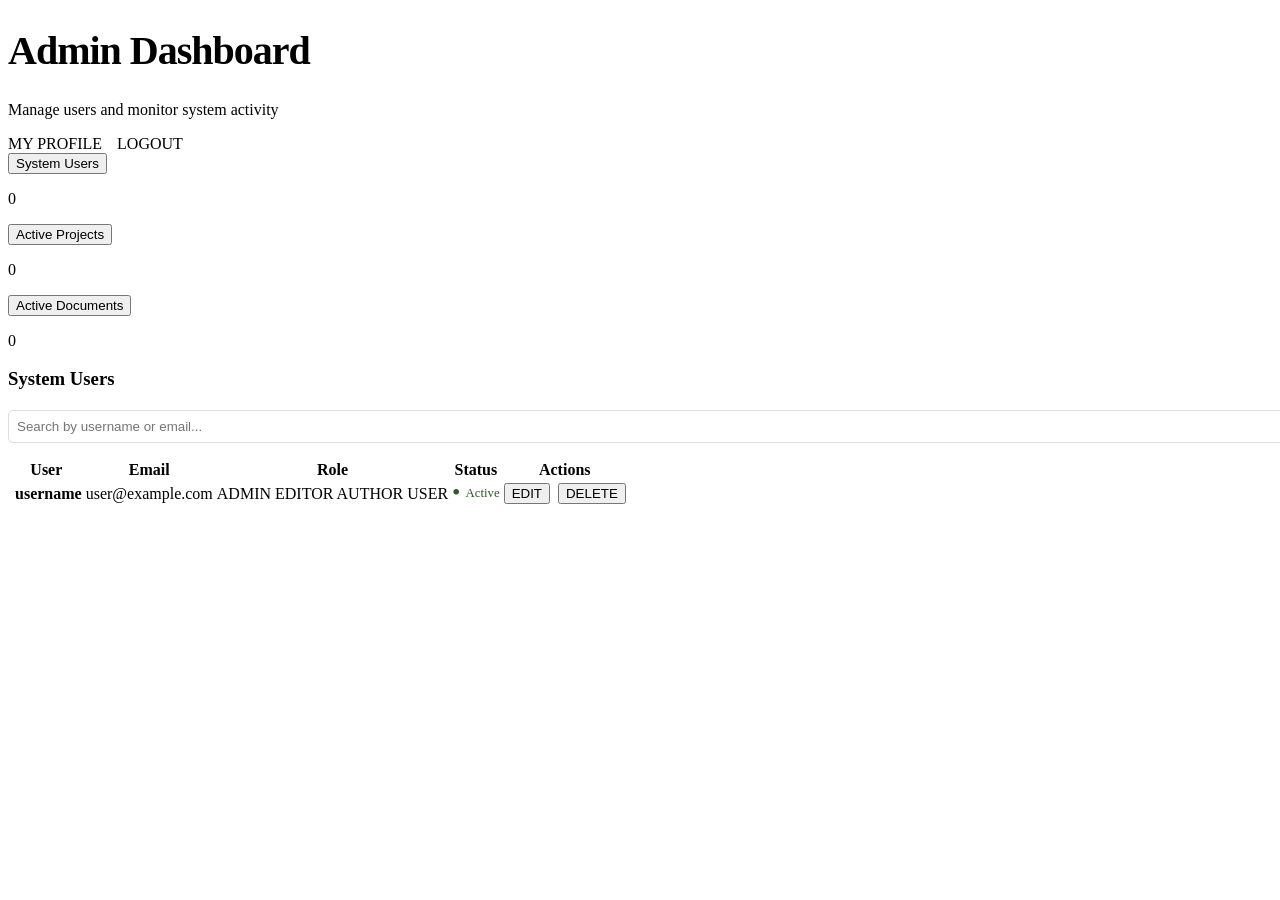
==== auth-microservice/src/main/resources/templates/adminDashboard.html @ d90955df "Fix editor's actions and version display" ====
<!DOCTYPE html>
<html xmlns:th="http://www.thymeleaf.org">
<head>
    <meta charset="UTF-8">
    <title>Admin Dashboard</title>
    <link rel="stylesheet" th:href="@{/auth-microservice/css/stylesheet.css}">
    <link rel="stylesheet" th:href="@{/auth-microservice/css/admin.css}" href="../static/css/admin.css">
    <script src="../static/js/auth.js" th:src="@{/auth-microservice/js/auth.js}"></script>
    <link rel="icon" type="image/png" th:href="@{images/logo.png}">
    <link href="https://fonts.googleapis.com/css2?family=Inter:wght@300;400;600;700&display=swap" rel="stylesheet">
</head>
<body style="height: auto; overflow-y: auto;">
<div class="dashboard-container">

    <div class="nav-header">
        <div>
            <h1 style="font-size: 2.5rem; letter-spacing: -1px;">Admin <span class="highlight">Dashboard</span></h1>
            <p class="sub-text">Manage users and monitor system activity</p>
        </div>
        <div style="display: flex; gap: 15px; align-items: center;">
            <a th:href="@{/auth-microservice/users/profile/{id}(id=${admin.id})}"
               class="btn btn-primary btn-sm">
                MY PROFILE
            </a>
            <a th:href="@{/auth-microservice/}" class="logout-link" style="margin-top: 0;">LOGOUT</a>
        </div>
    </div>

    <div class="dashboard-tabs stats-grid">
        <div class="stat-card">
            <button class="tab-btn active" onclick="openTab(event, 'users-tab')">System Users</button>
            <p th:text="${totalUsers}">0</p>
        </div>
        <div class="stat-card">
            <button class="tab-btn" onclick="openTab(event, 'projects-tab')">Active Projects</button>
            <p th:text="${projects}">0</p>
        </div>

        <div class="stat-card">
            <button class="tab-btn" onclick="openTab(event, 'documents-tab')">Active Documents</button>
            <p th:text="${documents}">0</p>
        </div>
    </div>

    <div id="users-tab" class="tab-content active-content">
        <div class="admin-table-container fade-in">
            <h3 style="margin-bottom: 20px;">System Users</h3>
            <div class="search-container" style="margin-bottom: 15px;">
                <input type="text" id="userSearchInput" onkeyup="filterTable('userSearchInput', 'users-table')"
                       placeholder="Search by username or email..."
                       style="padding: 8px; width: 100%; border-radius: 5px; border: 1px solid #ddd;">
            </div>
            <table id="users-table">
                <thead>
                <tr>
                    <th class="col-user">User</th>
                    <th class="col-email">Email</th>
                    <th class="col-role">Role</th>
                    <th class="col-status">Status</th>
                    <th class="col-actions">Actions</th>
                </tr>
                </thead>
                <tbody>
                <tr th:each="user : ${users}" class="user-row">
                    <td class="col-user">
                        <div class="user-info-cell">
                            <img th:src="@{'http://localhost:8080/auth-microservice/users/profile-pic/' + ${user.id}}"
                                 class="table-pfp" onerror="this.src='https://via.placeholder.com/40'">
                            <span th:text="${user.username}" style="font-weight: 600;">username</span>
                        </div>
                    </td>
                    <td class="col-email" th:text="${user.email}">user@example.com</td>
                    <td class="col-role">
                        <div th:switch="${user.role}" class="role-badge">
                            <span th:case="'admin'" class="badge admin">ADMIN</span>
                            <span th:case="'editor'" class="badge editor">EDITOR</span>
                            <span th:case="'author'" class="badge author">AUTHOR</span>
                            <span th:case="*" class="badge reader">USER</span>
                        </div>
                    </td>
                    <td class="col-status">
                        <div style="color: #2D5A27; font-size: 0.8rem; display: flex; align-items: center; gap: 5px;">
                            <span style="font-size: 1.5rem; line-height: 0; margin-bottom: 4px;">•</span>
                            <span>Active</span>
                        </div>
                    </td>
                    <td class="col-actions">
                        <div style="display: flex; gap: 8px;">
                            <button class="btn btn-primary btn-sm" th:data-id="${user.id}"
                                    onclick="editUser(this.getAttribute('data-id'))">EDIT
                            </button>
                            <button class="btn btn-secondary btn-sm" th:data-id="${user.id}"
                                    onclick="deleteUser(this.getAttribute('data-id'))">DELETE
                            </button>
                        </div>
                    </td>
                </tr>
                </tbody>
            </table>
        </div>
    </div>

    <div id="projects-tab" class="tab-content" style="display: none;">
        <div class="admin-table-container fade-in">
            <h3 style="margin-bottom: 20px;">System Projects</h3>
            <div class="search-container" style="margin-bottom: 15px;">
                <input type="text" id="projectSearchInput" onkeyup="filterTable('projectSearchInput', 'projects-table')"
                       placeholder="Search by project title..."
                       style="padding: 8px; width: 100%; border-radius: 5px; border: 1px solid #ddd;">
            </div>
            <table id="projects-table">
                <thead>
                <tr>
                    <th>Project Name</th>
                    <th>Description</th>
                </tr>
                </thead>
                <tbody>
                <tr th:each="project : ${projectsList}">
                    <td th:text="${project['name']}">Project Name</td>
                    <td th:text="${project['description']}">Description</td>
                </tr>
                </tbody>
            </table>
        </div>
    </div>

    <div id="documents-tab" class="tab-content" style="display: none;">
        <div class="admin-table-container fade-in">
            <h3 style="margin-bottom: 20px;">System Documents</h3>
            <div class="search-container" style="margin-bottom: 15px;">
                <input type="text" id="documentSearchInput"
                       onkeyup="filterTable('documentSearchInput', 'documents-table')"
                       placeholder="Search by document title..."
                       style="padding: 8px; width: 100%; border-radius: 5px; border: 1px solid #ddd;">
            </div>
            <table id="documents-table">
                <thead>
                <tr>
                    <th>Document Name</th>
                </tr>
                </thead>
                <tbody>
                <tr th:each="doc : ${documentsList}">
                    <td th:text="${doc['name']}">Document Title</td>
                </tr>
                </tbody>
            </table>
        </div>
    </div>
</div>

<div id="editUserModal" class="modal"
     style="display:none; position:fixed; z-index:1000; left:0; top:0; width:100%; height:100%; background-color: rgba(0,0,0,0.5);">
    <div style="background-color: #fff; margin: 15% auto; padding: 20px; border-radius: 8px; width: 300px; box-shadow: 0 5px 15px rgba(0,0,0,0.3);">
        <h3 style="margin-top: 0;">Change user's role</h3>
        <p id="modalUsername" style="font-weight: 600; color: #666;"></p>

        <form id="editRoleForm">
            <input type="hidden" id="editUserId">
            <label for="newRole">Choose a role:</label>
            <select id="newRole"
                    style="width: 100%; padding: 8px; margin: 15px 0; border-radius: 4px; border: 1px solid #ddd;">
                <option value="admin">ADMIN</option>
                <option value="editor">EDITOR</option>
                <option value="author">AUTHOR</option>
                <option value="reader">USER (Reader)</option>
            </select>

            <div style="display: flex; gap: 10px; justify-content: flex-end;">
                <button type="button" class="btn btn-secondary btn-sm" onclick="closeModal()">CANCEL</button>
                <button type="submit" class="btn btn-primary btn-sm">SAVE</button>
            </div>
        </form>
    </div>
</div>
<div id="toast-container" style="position: fixed; top: 20px; right: 20px; z-index: 9999;"></div>
</body>
</html>
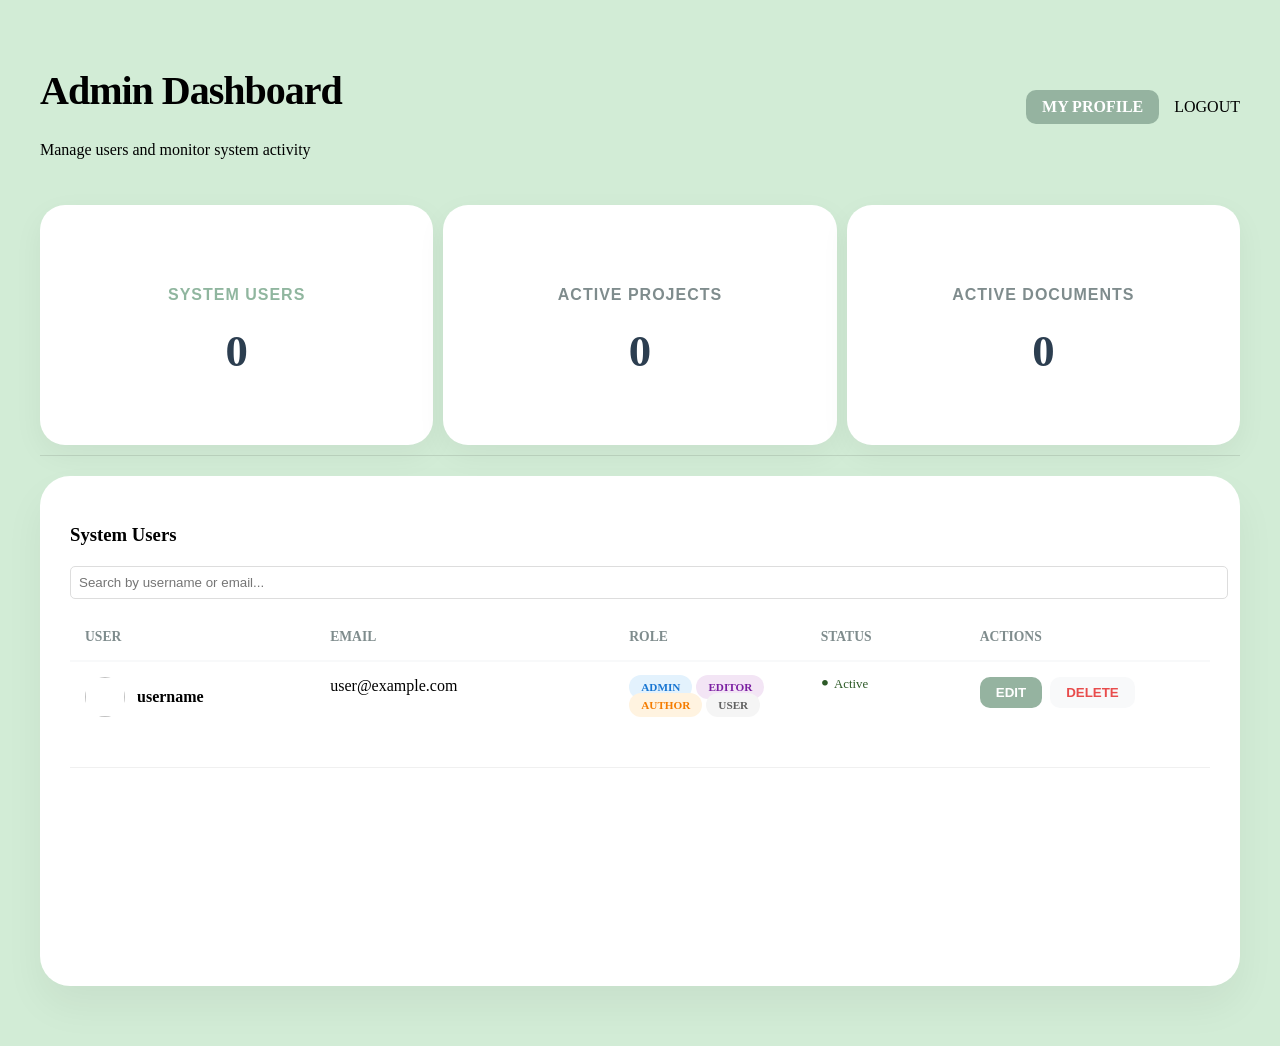
==== commit 685aeba3: "Fix conflicts" ====
--- a/auth-microservice/src/main/resources/templates/adminDashboard.html
+++ b/auth-microservice/src/main/resources/templates/adminDashboard.html
@@ -6,7 +6,7 @@
     <link rel="stylesheet" th:href="@{/auth-microservice/css/stylesheet.css}">
     <link rel="stylesheet" th:href="@{/auth-microservice/css/admin.css}" href="../static/css/admin.css">
     <script src="../static/js/auth.js" th:src="@{/auth-microservice/js/auth.js}"></script>
-    <link rel="icon" type="image/png" th:href="@{images/logo.png}">
+    <link rel="icon" type="image/png" th:href="@{/auth-microservice/images/logo.png}">
     <link href="https://fonts.googleapis.com/css2?family=Inter:wght@300;400;600;700&display=swap" rel="stylesheet">
 </head>
 <body style="height: auto; overflow-y: auto;">
@@ -108,11 +108,11 @@
                        placeholder="Search by project title..."
                        style="padding: 8px; width: 100%; border-radius: 5px; border: 1px solid #ddd;">
             </div>
-            <table id="projects-table">
+            <table id="projects-table" style="width: 100%; border-collapse: collapse;">
                 <thead>
                 <tr>
                     <th>Project Name</th>
-                    <th>Description</th>
+                    <th class="col-description">Description</th>
                 </tr>
                 </thead>
                 <tbody>
--- a/auth-microservice/src/main/resources/static/css/admin.css
+++ b/auth-microservice/src/main/resources/static/css/admin.css
@@ -0,0 +1,241 @@
+:root {
+    --bg-main: #d2ecd6;
+    --card-glass: rgba(255, 255, 255, 0.8);
+    --text-dark: #2c3e50;
+    --text-sub: #7f8c8d;
+    --highlight: #7ab18a;
+}
+
+html, body {
+    height: 100%;
+    margin: 0;
+}
+
+body {
+    background-color: var(--bg-main);
+    display: flex;
+    flex-direction: column;
+    min-height: 100vh;
+}
+
+.dashboard-container {
+    width: 100%;
+    max-width: 1200px;
+    margin: 0 auto;
+    padding: 40px 20px;
+    flex: 1;
+    display: flex;
+    flex-direction: column;
+}
+
+.admin-table-container {
+    background: white;
+    border-radius: 30px;
+    padding: 30px;
+    box-shadow: 0 20px 40px rgba(0,0,0,0.05);
+    flex: 1;
+    min-height: 450px;
+    margin-bottom: 20px;
+}
+
+
+.nav-header {
+    display: flex;
+    justify-content: space-between;
+    align-items: center;
+    margin-bottom: 30px;
+}
+
+.stats-grid {
+    display: grid;
+    grid-template-columns: repeat(auto-fit, minmax(200px, 1fr));
+    gap: 20px;
+    margin-bottom: 40px;
+}
+
+.stat-card {
+    cursor: pointer;
+    background: #ffffff;
+    border-radius: 25px;
+    display: flex;
+    flex-direction: column;
+    align-items: center;
+    justify-content: center;
+    padding: 30px;
+    min-height: 180px;
+    box-shadow: 0 10px 30px rgba(0, 0, 0, 0.05);
+    transition: all 0.3s ease;
+}
+
+.stat-card:hover {
+    transform: translateY(-8px);
+    box-shadow: 0 15px 35px rgba(144, 182, 159, 0.2);
+    /*border: 1px solid var(--highlight);*/
+}
+
+.stat-card p {
+    font-size: 2.8rem;
+    font-weight: 800;
+    margin: 10px 0 0 0;
+    color: var(--text-dark);
+    line-height: 1;
+}
+
+.stat-card .tab-btn {
+    font-size: 1rem;
+    text-transform: uppercase;
+    letter-spacing: 1px;
+    color: var(--text-sub);
+    margin-bottom: 5px;
+}
+
+.dashboard-tabs {
+    /*display: flex;*/
+    gap: 10px;
+    margin-bottom: 20px;
+    border-bottom: 1px solid rgba(0,0,0,0.1);
+    padding-bottom: 10px;
+}
+
+.tab-btn {
+    background: none;
+    border: none;
+    padding: 10px 20px;
+    font-weight: 600;
+    cursor: pointer;
+    color: #666;
+    transition: 0.3s;
+    border-radius: 8px;
+}
+
+.tab-btn:hover {
+    background: rgba(144, 182, 159, 0.1);
+}
+
+.tab-btn.active {
+    /*background: #90B69F;*/
+    color: #90B69F;
+}
+.admin-table-container {
+    background: white;
+    border-radius: 30px;
+    padding: 30px;
+    box-shadow: 0 20px 40px rgba(0,0,0,0.05);
+}
+
+table {
+    width: 100%;
+    border-collapse: collapse;
+}
+
+thead tr, .user-row {
+    display: flex;
+    width: 100%;
+    align-items: center;
+}
+
+th, td {
+    padding: 15px;
+    text-align: left;
+}
+
+.col-description {
+    flex: 3;
+    display: flex;
+    justify-content: right;
+    align-items: center;
+    text-align: center;
+}
+
+.col-user    { flex: 2; }
+.col-email   { flex: 2.5;  }
+.col-role    { flex: 1.5; }
+.col-status  { flex: 1.2; }
+.col-actions { flex: 2; justify-content: flex-end; }
+
+th {
+    color: var(--text-sub);
+    font-size: 0.85rem;
+    text-transform: uppercase;
+    border-bottom: 2px solid #f8f9fa;
+}
+
+td {
+    border-bottom: 1px solid #f0f0f0;
+    height: 75px;
+}
+
+.user-info-cell {
+    display: flex;
+    align-items: center;
+    gap: 12px;
+}
+
+.table-pfp {
+    width: 40px;
+    height: 40px;
+    border-radius: 50%;
+    object-fit: cover;
+    flex-shrink: 0;
+}
+
+.badge {
+    padding: 6px 12px;
+    border-radius: 20px;
+    font-size: 0.7rem;
+    font-weight: 700;
+}
+
+.search-container input {
+    transition: border-color 0.3s, box-shadow 0.3s;
+    outline: none;
+}
+
+.search-container input:focus {
+    border-color: #4A90E2;
+    box-shadow: 0 0 8px rgba(74, 144, 226, 0.2);
+}
+
+.toast {
+    min-width: 250px;
+    padding: 15px 20px;
+    margin-bottom: 10px;
+    border-radius: 8px;
+    color: white;
+    font-weight: 600;
+    box-shadow: 0 4px 12px rgba(0,0,0,0.15);
+    display: flex;
+    align-items: center;
+    justify-content: space-between;
+    animation: slideIn 0.3s ease-out;
+}
+
+.toast.success { background-color: #2ecc71; border-left: 5px solid #27ae60; }
+.toast.error { background-color: #e74c3c; border-left: 5px solid #c0392b; }
+
+@keyframes slideIn {
+    from { transform: translateX(100%); opacity: 0; }
+    to { transform: translateX(0); opacity: 1; }
+}
+
+.toast.fade-out {
+    opacity: 0;
+    transform: translateX(100%);
+    transition: all 0.5s ease-in;
+}
+
+.badge.admin { background: #e3f2fd; color: #1976d2; }
+.badge.editor { background: #f3e5f5; color: #7b1fa2; }
+.badge.author { background: #fff3e0; color: #f57c00; }
+.badge.reader { background: #f5f5f5; color: #616161; }
+
+.btn-sm {
+    padding: 8px 16px;
+    border-radius: 10px;
+    font-weight: 600;
+    cursor: pointer;
+    border: none;
+}
+
+.btn-primary { background: #95b3a0; color: white; }
+.btn-secondary { background: #f8f9fa; color: #e84c4c; }
